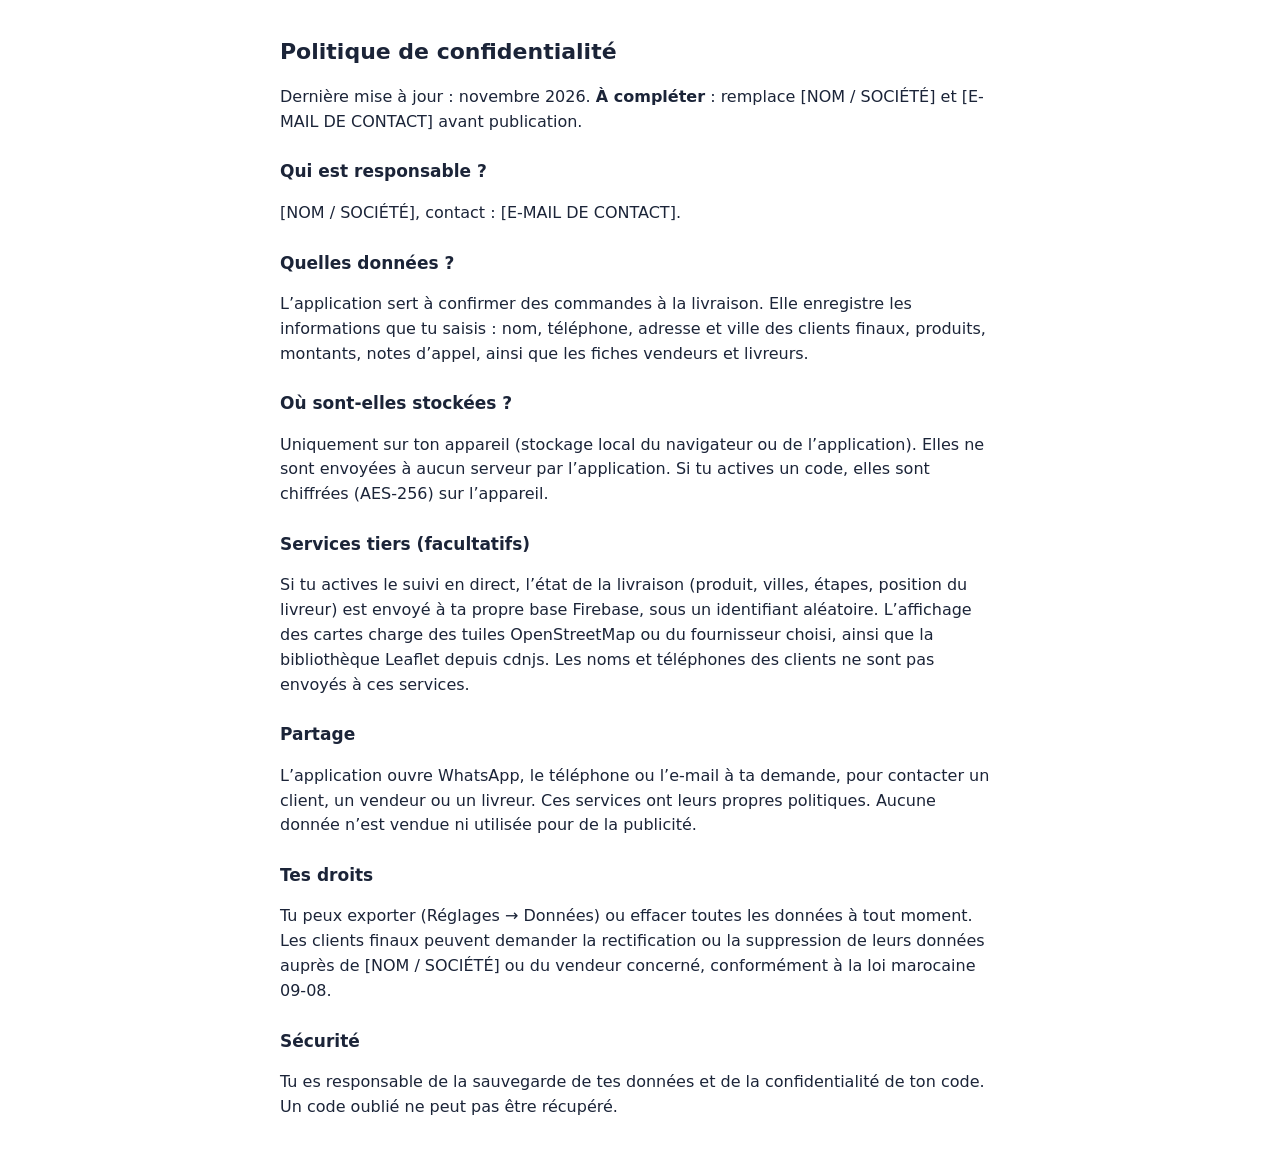
==== privacy.html @ 5b45ddb0 "Add files via upload" ====
<!DOCTYPE html><html lang="fr"><head><meta charset="utf-8"><meta name="viewport" content="width=device-width,initial-scale=1"><title>Politique de confidentialité – Confirmation COD</title>
<style>body{font:16px/1.55 system-ui,sans-serif;max-width:720px;margin:0 auto;padding:20px;color:#1b2438}h1{font-size:22px}h2{font-size:17px;margin-top:24px}</style></head><body>
<h1>Politique de confidentialité</h1>
<p>Dernière mise à jour : novembre 2026. <b>À compléter</b> : remplace [NOM / SOCIÉTÉ] et [E-MAIL DE CONTACT] avant publication.</p>
<h2>Qui est responsable ?</h2><p>[NOM / SOCIÉTÉ], contact : [E-MAIL DE CONTACT].</p>
<h2>Quelles données ?</h2><p>L’application sert à confirmer des commandes à la livraison. Elle enregistre les informations que tu saisis : nom, téléphone, adresse et ville des clients finaux, produits, montants, notes d’appel, ainsi que les fiches vendeurs et livreurs.</p>
<h2>Où sont-elles stockées ?</h2><p>Uniquement sur ton appareil (stockage local du navigateur ou de l’application). Elles ne sont envoyées à aucun serveur par l’application. Si tu actives un code, elles sont chiffrées (AES-256) sur l’appareil.</p>
<h2>Services tiers (facultatifs)</h2><p>Si tu actives le suivi en direct, l’état de la livraison (produit, villes, étapes, position du livreur) est envoyé à ta propre base Firebase, sous un identifiant aléatoire. L’affichage des cartes charge des tuiles OpenStreetMap ou du fournisseur choisi, ainsi que la bibliothèque Leaflet depuis cdnjs. Les noms et téléphones des clients ne sont pas envoyés à ces services.</p><h2>Partage</h2><p>L’application ouvre WhatsApp, le téléphone ou l’e-mail à ta demande, pour contacter un client, un vendeur ou un livreur. Ces services ont leurs propres politiques. Aucune donnée n’est vendue ni utilisée pour de la publicité.</p>
<h2>Tes droits</h2><p>Tu peux exporter (Réglages → Données) ou effacer toutes les données à tout moment. Les clients finaux peuvent demander la rectification ou la suppression de leurs données auprès de [NOM / SOCIÉTÉ] ou du vendeur concerné, conformément à la loi marocaine 09-08.</p>
<h2>Sécurité</h2><p>Tu es responsable de la sauvegarde de tes données et de la confidentialité de ton code. Un code oublié ne peut pas être récupéré.</p>
</body></html>
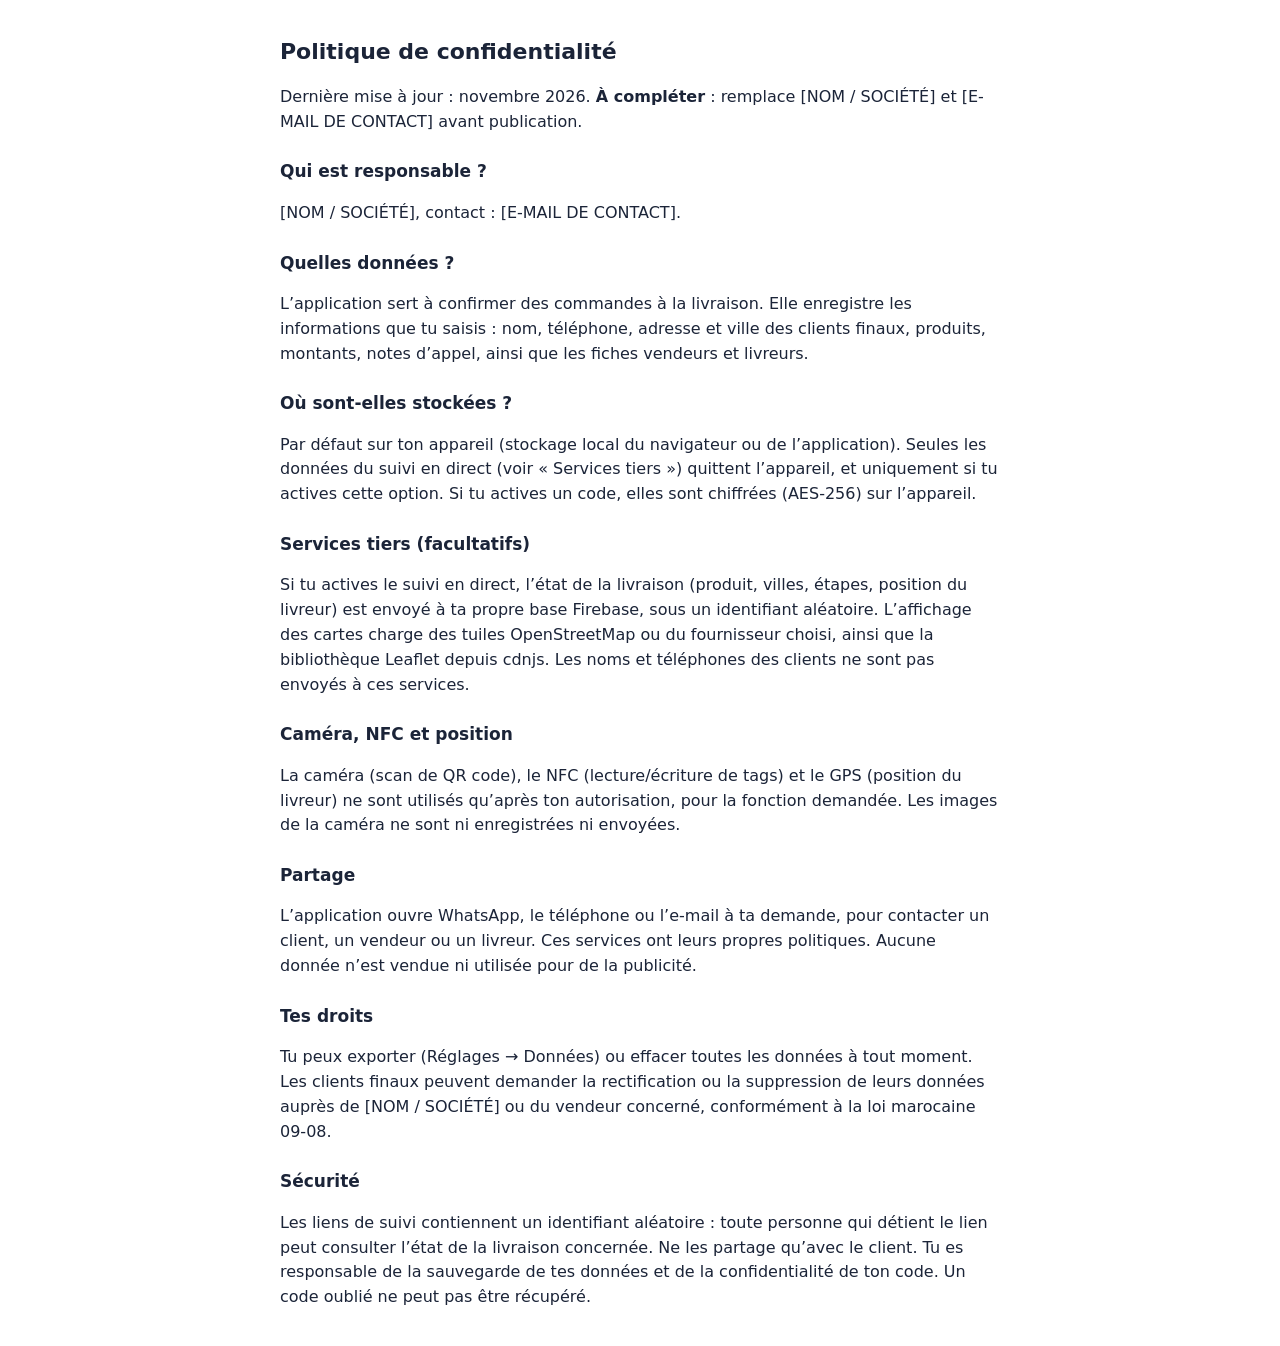
==== commit 729a2d7a: "Add files via upload" ====
--- a/privacy.html
+++ b/privacy.html
@@ -4,8 +4,8 @@
 <p>Dernière mise à jour : novembre 2026. <b>À compléter</b> : remplace [NOM / SOCIÉTÉ] et [E-MAIL DE CONTACT] avant publication.</p>
 <h2>Qui est responsable ?</h2><p>[NOM / SOCIÉTÉ], contact : [E-MAIL DE CONTACT].</p>
 <h2>Quelles données ?</h2><p>L’application sert à confirmer des commandes à la livraison. Elle enregistre les informations que tu saisis : nom, téléphone, adresse et ville des clients finaux, produits, montants, notes d’appel, ainsi que les fiches vendeurs et livreurs.</p>
-<h2>Où sont-elles stockées ?</h2><p>Uniquement sur ton appareil (stockage local du navigateur ou de l’application). Elles ne sont envoyées à aucun serveur par l’application. Si tu actives un code, elles sont chiffrées (AES-256) sur l’appareil.</p>
-<h2>Services tiers (facultatifs)</h2><p>Si tu actives le suivi en direct, l’état de la livraison (produit, villes, étapes, position du livreur) est envoyé à ta propre base Firebase, sous un identifiant aléatoire. L’affichage des cartes charge des tuiles OpenStreetMap ou du fournisseur choisi, ainsi que la bibliothèque Leaflet depuis cdnjs. Les noms et téléphones des clients ne sont pas envoyés à ces services.</p><h2>Partage</h2><p>L’application ouvre WhatsApp, le téléphone ou l’e-mail à ta demande, pour contacter un client, un vendeur ou un livreur. Ces services ont leurs propres politiques. Aucune donnée n’est vendue ni utilisée pour de la publicité.</p>
+<h2>Où sont-elles stockées ?</h2><p>Par défaut sur ton appareil (stockage local du navigateur ou de l’application). Seules les données du suivi en direct (voir « Services tiers ») quittent l’appareil, et uniquement si tu actives cette option. Si tu actives un code, elles sont chiffrées (AES-256) sur l’appareil.</p>
+<h2>Services tiers (facultatifs)</h2><p>Si tu actives le suivi en direct, l’état de la livraison (produit, villes, étapes, position du livreur) est envoyé à ta propre base Firebase, sous un identifiant aléatoire. L’affichage des cartes charge des tuiles OpenStreetMap ou du fournisseur choisi, ainsi que la bibliothèque Leaflet depuis cdnjs. Les noms et téléphones des clients ne sont pas envoyés à ces services.</p><h2>Caméra, NFC et position</h2><p>La caméra (scan de QR code), le NFC (lecture/écriture de tags) et le GPS (position du livreur) ne sont utilisés qu’après ton autorisation, pour la fonction demandée. Les images de la caméra ne sont ni enregistrées ni envoyées.</p><h2>Partage</h2><p>L’application ouvre WhatsApp, le téléphone ou l’e-mail à ta demande, pour contacter un client, un vendeur ou un livreur. Ces services ont leurs propres politiques. Aucune donnée n’est vendue ni utilisée pour de la publicité.</p>
 <h2>Tes droits</h2><p>Tu peux exporter (Réglages → Données) ou effacer toutes les données à tout moment. Les clients finaux peuvent demander la rectification ou la suppression de leurs données auprès de [NOM / SOCIÉTÉ] ou du vendeur concerné, conformément à la loi marocaine 09-08.</p>
-<h2>Sécurité</h2><p>Tu es responsable de la sauvegarde de tes données et de la confidentialité de ton code. Un code oublié ne peut pas être récupéré.</p>
+<h2>Sécurité</h2><p>Les liens de suivi contiennent un identifiant aléatoire : toute personne qui détient le lien peut consulter l’état de la livraison concernée. Ne les partage qu’avec le client. Tu es responsable de la sauvegarde de tes données et de la confidentialité de ton code. Un code oublié ne peut pas être récupéré.</p>
 </body></html>
